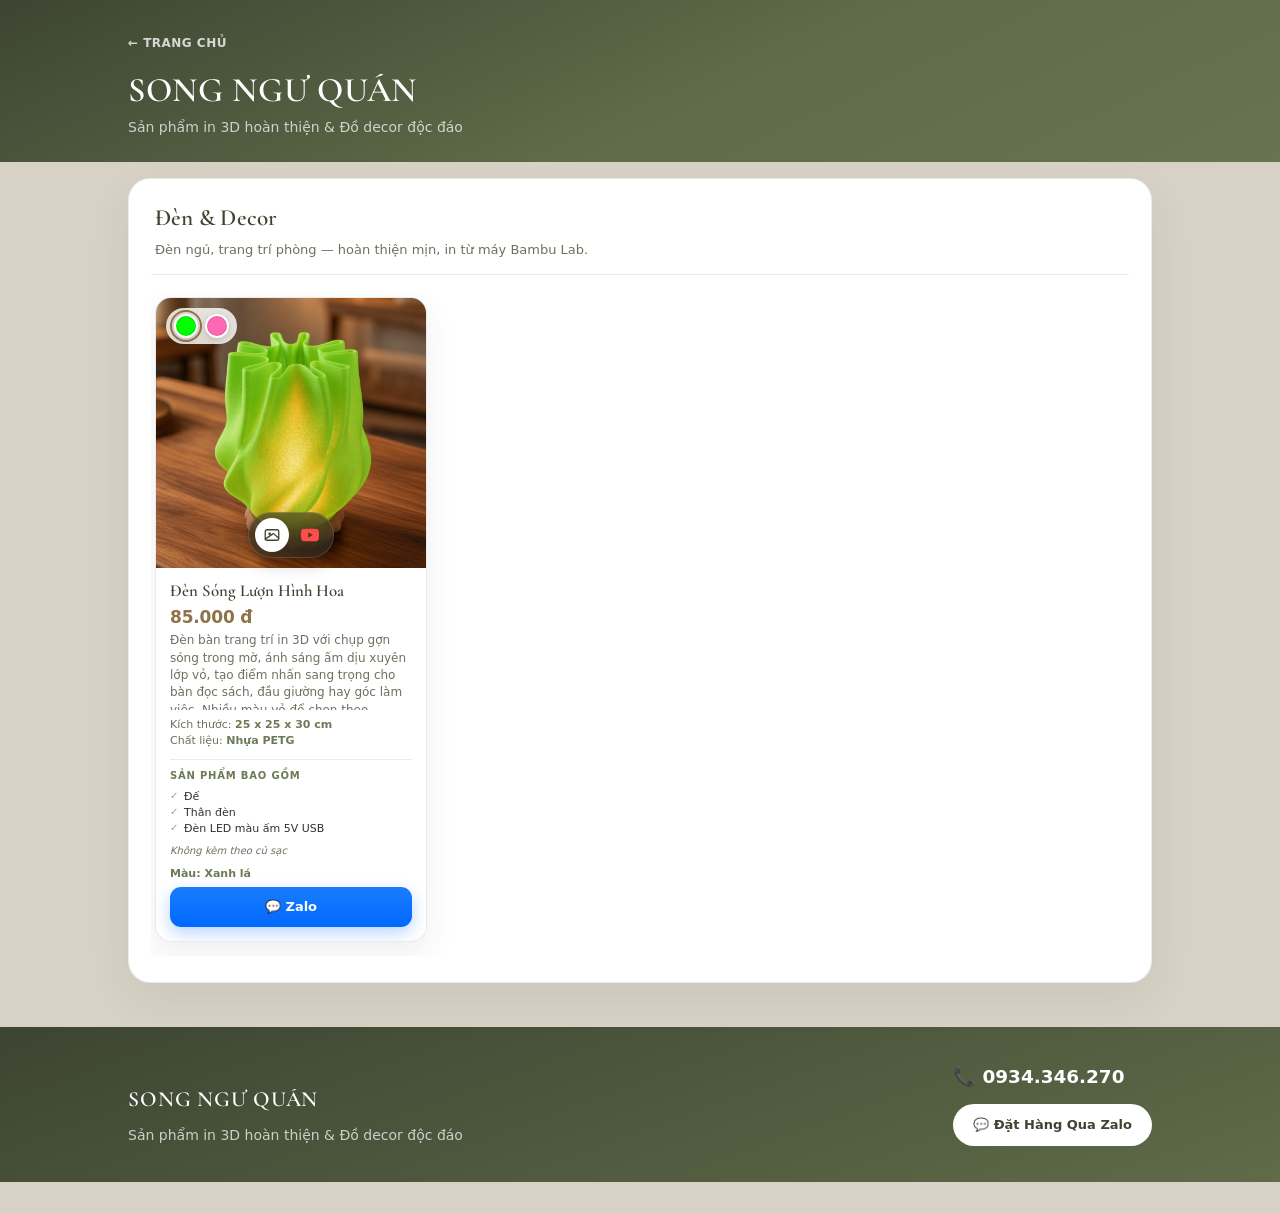
==== catalog.html @ 27d9fa39 "update video url" ====
<!DOCTYPE html>
<html lang="vi">
<head>
  <meta charset="UTF-8" />
  <meta name="viewport" content="width=device-width, initial-scale=1.0" />
  <script>
    window.__CATALOG_ASSET_BASE__ = (function () {
      var host = location.hostname;
      if (/\.github\.io$/i.test(host)) {
        var parts = location.pathname.split('/').filter(Boolean);
        if (parts[0]) return '/' + parts[0] + '/';
      }
      var path = location.pathname;
      if (/\.html?$/i.test(path)) return path.slice(0, path.lastIndexOf('/') + 1);
      if (path.endsWith('/')) return path;
      if (/^\/[^/]+$/.test(path)) {
        var page = path.slice(1).toLowerCase();
        if (page === 'catalog' || page === 'index' || page === 'qr') return '/';
        return path + '/';
      }
      return '/';
    })();
  </script>
  <title>Danh mục — Song Ngư Quán</title>
  <style>
    body.theme-b { margin: 0; font-family: system-ui, sans-serif; background: #d8d2c6; }
    .site-intro-band { background: #5f6b49; color: #fff; padding: 16px 0 14px; }
    .site-bar { background: #5f6b49; }
    .catalog-loading { text-align: center; padding: 2rem; color: #6b6560; }
  </style>
  <link rel="preconnect" href="https://fonts.googleapis.com">
  <link rel="preconnect" href="https://fonts.gstatic.com" crossorigin>
  <link href="https://fonts.googleapis.com/css2?family=Cormorant+Garamond:ital,wght@0,500;0,600&family=Plus+Jakarta+Sans:wght@400;500;600;700;800&display=swap" rel="stylesheet">
  <link rel="stylesheet" href="assets/css/catalog.css" id="catalog-css" />
  <script>
    (function () {
      var base = window.__CATALOG_ASSET_BASE__;
      document.getElementById('catalog-css').href = base + 'assets/css/catalog.css?v=23';
    })();
  </script>
</head>
<body class="theme-b theme-catalog">

  <section class="site-intro-band" id="site-intro">
    <div class="catalog-container site-intro-row">
      <a class="back-home" id="back-home" href="index.html">← Trang chủ</a>
      <div class="site-intro-text">
        <h1 id="site-title">…</h1>
        <p id="site-subtitle">Đang tải danh mục…</p>
      </div>
    </div>
  </section>

  <header class="site-bar" id="site-bar">
    <div class="catalog-container site-toolbar">
      <nav class="category-nav" aria-label="Danh mục sản phẩm">
        <div class="category-nav-inner" id="category-nav-inner"></div>
      </nav>
    </div>
  </header>

  <div class="catalog-container catalog-main">
    <main id="catalog-root">
      <p class="catalog-loading">Đang tải sản phẩm…</p>
    </main>
  </div>

  <footer class="site-footer" id="site-footer">
    <div class="catalog-container site-footer-inner">
      <div class="site-footer-brand-block">
        <p class="site-footer-brand" id="footer-brand">SONG NGƯ QUÁN</p>
        <p class="site-footer-tagline" id="footer-tagline"></p>
      </div>
      <div class="site-footer-contact">
        <p class="site-footer-phone" id="footer-phone"></p>
        <a class="site-footer-zalo" id="footer-zalo" href="#" target="_blank" rel="noopener noreferrer">Liên hệ Zalo</a>
      </div>
    </div>
  </footer>

  <noscript>
    <p style="text-align:center;padding:2rem">Trang cần bật JavaScript để hiển thị danh mục.</p>
  </noscript>

  <script>
    (function () {
      var base = window.__CATALOG_ASSET_BASE__;
      var back = document.getElementById('back-home');
      if (back) back.href = base + 'index.html';
      var s = document.createElement('script');
      s.src = base + 'assets/js/catalog.js?v=23';
      s.defer = true;
      s.onerror = function () {
        var root = document.getElementById('catalog-root');
        if (root) {
          root.innerHTML =
            '<div class="catalog-error"><strong>Không tải được catalog.js</strong><p>URL: ' +
            s.src + '</p></div>';
        }
      };
      document.body.appendChild(s);
    })();
  </script>
</body>
</html>
---- assets/css/catalog.css ----
/* Catalog — aligned with home sage / olive / gold */
:root {
  --b-ink: #5f6b49;
  --b-ink-deep: #3d4532;
  --b-ink-soft: #6d7a56;
  --b-sage: #95a589;
  --b-cream: #d8d2c6;
  --b-cream-deep: #ece7de;
  --b-surface: #ffffff;
  --b-sand: #d8c6a8;
  --b-accent: #c4a47c;
  --b-accent-deep: #8f7348;
  --b-accent-muted: rgba(196, 164, 124, 0.22);
  --b-text: #2f3328;
  --b-muted: #6b7260;
  --b-card-border: rgba(47, 51, 40, 0.1);
  --shadow-card: 0 12px 32px rgba(47, 51, 40, 0.08);
  --shadow-section: 0 16px 44px rgba(47, 51, 40, 0.07);
  --b-radius: 16px;
  --site-bar-height: 54px;
  --page-gutter: clamp(20px, 5.5vw, 28px);
  --section-gap: 24px;
  --section-pad-x: 4px;
  --section-pad-y: 22px;
  --font-display: 'Cormorant Garamond', Georgia, serif;
  --font-body: 'Plus Jakarta Sans', system-ui, sans-serif;
  --ease-out: cubic-bezier(0.22, 1, 0.36, 1);
}

* {
  box-sizing: border-box;
  margin: 0;
  padding: 0;
}

html {
  scroll-behavior: smooth;
  scroll-padding-top: calc(var(--site-bar-height) + 10px);
}

body {
  font-family: var(--font-body);
  background: var(--b-cream);
  color: var(--b-text);
  line-height: 1.55;
  padding: 0 0 32px;
}

.catalog-container {
  max-width: 1080px;
  margin: 0 auto;
  padding-left: max(var(--page-gutter), env(safe-area-inset-left, 0px));
  padding-right: max(var(--page-gutter), env(safe-area-inset-right, 0px));
}

.catalog-main {
  padding-top: 16px;
  padding-bottom: 8px;
}

#catalog-root {
  display: flex;
  flex-direction: column;
  gap: var(--section-gap);
}

.site-intro-band {
  background: linear-gradient(155deg, var(--b-ink-deep) 0%, var(--b-ink) 55%, var(--b-ink-soft) 130%);
  padding: clamp(22px, 4vw, 28px) 0 clamp(20px, 3vw, 24px);
  margin-bottom: 0;
}

.site-intro-row {
  display: flex;
  flex-direction: column;
  gap: 12px;
}

.back-home {
  align-self: flex-start;
  color: rgba(255, 255, 255, 0.78);
  text-decoration: none;
  font-size: 12px;
  font-weight: 700;
  letter-spacing: 0.04em;
  text-transform: uppercase;
  padding: 6px 0;
  transition: color 0.2s ease;
}

.back-home:hover {
  color: var(--b-accent);
}

.site-intro-band h1 {
  font-family: var(--font-display);
  font-size: clamp(1.65rem, 4.5vw, 2.15rem);
  font-weight: 600;
  color: #fff;
  letter-spacing: 0.02em;
  line-height: 1.12;
}

.site-intro-band p {
  font-size: 14px;
  color: rgba(255, 255, 255, 0.72);
  margin-top: 8px;
  max-width: 36em;
  line-height: 1.5;
}

.site-bar {
  position: fixed;
  top: 0;
  left: 0;
  right: 0;
  z-index: 50;
  min-height: var(--site-bar-height);
  background: rgba(61, 69, 50, 0.92);
  backdrop-filter: blur(14px);
  -webkit-backdrop-filter: blur(14px);
  border-bottom: 1px solid rgba(255, 255, 255, 0.08);
  box-shadow: 0 8px 24px rgba(47, 51, 40, 0.12);
  transform: translateY(-100%);
  opacity: 0;
  pointer-events: none;
  transition: transform 0.28s var(--ease-out), opacity 0.22s ease;
}

.site-bar.is-pinned {
  transform: translateY(0);
  opacity: 1;
  pointer-events: auto;
}

body.has-pinned-bar .catalog-main {
  scroll-margin-top: var(--site-bar-height);
}

.site-toolbar {
  display: flex;
  align-items: center;
  gap: 12px;
  min-height: var(--site-bar-height);
  padding: 8px 0;
}

.category-nav {
  flex: 1;
  min-width: 0;
  margin: 0;
  padding: 0;
}

.category-nav-inner {
  display: flex;
  gap: 8px;
  overflow-x: auto;
  scroll-snap-type: x mandatory;
  -webkit-overflow-scrolling: touch;
  scrollbar-width: none;
  padding: 4px 4px 6px;
  scroll-padding-inline-start: 4px;
  scroll-padding-inline-end: 16px;
}

.category-nav-inner::after {
  content: '';
  flex: 0 0 2px;
}

.category-nav-inner::-webkit-scrollbar {
  display: none;
}

.category-pill {
  flex: 0 0 auto;
  scroll-snap-align: start;
  border: 1px solid rgba(255, 255, 255, 0.16);
  background: rgba(255, 255, 255, 0.06);
  color: rgba(255, 255, 255, 0.9);
  padding: 8px 16px;
  border-radius: 999px;
  font-weight: 600;
  font-size: 12px;
  letter-spacing: 0.02em;
  text-decoration: none;
  transition: background 0.22s ease, border-color 0.22s ease, color 0.22s ease, transform 0.22s var(--ease-out);
  white-space: nowrap;
}

.category-pill:hover {
  border-color: rgba(196, 164, 124, 0.55);
  background: rgba(255, 255, 255, 0.1);
}

.category-pill.is-active {
  background: var(--b-accent);
  color: var(--b-ink-deep);
  border-color: var(--b-accent);
  font-weight: 700;
  box-shadow: 0 4px 14px rgba(0, 0, 0, 0.15);
}

.category-section {
  scroll-margin-top: calc(var(--site-bar-height) + 12px);
  margin: 0;
  padding: var(--section-pad-y) 18px calc(var(--section-pad-y) + 4px);
  background: var(--b-surface);
  border-radius: 22px;
  border: 1px solid var(--b-card-border);
  box-shadow: var(--shadow-section);
}

.category-heading {
  display: flex;
  align-items: flex-end;
  justify-content: space-between;
  gap: 12px;
  margin: 0 var(--section-pad-x) 18px;
  padding: 0 4px 14px;
  border-bottom: 1px solid var(--b-card-border);
}

.category-heading-text h2 {
  font-family: var(--font-display);
  font-size: clamp(1.25rem, 3vw, 1.45rem);
  font-weight: 600;
  color: var(--b-ink-deep);
  letter-spacing: 0.01em;
}

.category-heading-text p {
  font-size: 13px;
  color: var(--b-muted);
  margin-top: 4px;
  display: -webkit-box;
  -webkit-line-clamp: 2;
  -webkit-box-orient: vertical;
  overflow: hidden;
  line-height: 1.45;
}

.category-scroll-hint {
  flex-shrink: 0;
  font-size: 10px;
  font-weight: 700;
  letter-spacing: 0.08em;
  text-transform: uppercase;
  color: var(--b-accent-deep);
  opacity: 0.85;
}

.product-track {
  display: flex;
  gap: 14px;
  overflow-x: auto;
  scroll-snap-type: x mandatory;
  -webkit-overflow-scrolling: touch;
  margin: 0 var(--section-pad-x);
  padding: 4px 4px 14px;
  scrollbar-width: thin;
  scrollbar-color: rgba(196, 164, 124, 0.45) transparent;
  scroll-padding-inline: 4px;
}

.product-track:focus-visible {
  outline: 2px solid var(--b-accent);
  outline-offset: 3px;
  border-radius: 12px;
}

.product-track::-webkit-scrollbar {
  height: 5px;
}

.product-track::-webkit-scrollbar-thumb {
  background: rgba(196, 164, 124, 0.55);
  border-radius: 999px;
}

.category-empty {
  flex: 1 1 auto;
  min-width: min(100%, 260px);
  padding: 20px;
  text-align: center;
  color: var(--b-muted);
  background: var(--b-cream-deep);
  border-radius: 14px;
  border: 1px dashed var(--b-card-border);
  font-size: 13px;
}

.product-card {
  flex: 0 0 min(78vw, 260px);
  scroll-snap-align: start;
  background: var(--b-surface);
  border-radius: var(--b-radius);
  border: 1px solid var(--b-card-border);
  overflow: hidden;
  display: flex;
  flex-direction: column;
  opacity: 0;
  transform: translateY(10px);
  box-shadow: var(--shadow-card);
  transition: opacity 0.4s var(--ease-out), transform 0.4s var(--ease-out), box-shadow 0.25s ease;
}

.product-card.is-visible {
  opacity: 1;
  transform: translateY(0);
}

.product-card:hover {
  box-shadow: 0 18px 40px rgba(47, 51, 40, 0.12);
}

.product-card--focus {
  outline: 3px solid var(--b-accent);
  outline-offset: 3px;
  box-shadow: 0 20px 48px rgba(47, 51, 40, 0.16);
}

@media (min-width: 640px) {
  .product-card {
    flex-basis: 272px;
  }
}

.media-section {
  background: var(--b-cream-deep);
}

.media-canvas {
  position: relative;
  width: 100%;
  aspect-ratio: 1 / 1;
}

.media-viewport {
  position: absolute;
  inset: 0;
  display: flex;
  align-items: center;
  justify-content: center;
  overflow: hidden;
  background: #fff;
}

.media-viewport img {
  width: 100%;
  height: 100%;
  object-fit: cover;
}

.media-fallback {
  width: 100%;
  height: 100%;
  display: flex;
  align-items: center;
  justify-content: center;
  padding: 16px;
  text-align: center;
  background: linear-gradient(145deg, var(--b-cream-deep), var(--b-sand));
}

.media-fallback span {
  font-family: var(--font-display);
  font-size: 1.15rem;
  font-weight: 600;
  color: var(--b-ink-deep);
  line-height: 1.3;
}

.media-viewport.is-video {
  background: var(--b-ink-deep);
}

.media-viewport.is-video iframe {
  width: 100%;
  aspect-ratio: 16 / 9;
  height: auto;
  max-height: 100%;
  border: none;
  display: block;
}

.media-canvas.is-video-mode .color-swatches {
  opacity: 0;
  pointer-events: none;
}

.color-swatches {
  position: absolute;
  z-index: 5;
  top: 10px;
  left: 10px;
  display: flex;
  flex-wrap: wrap;
  gap: 7px;
  max-width: calc(100% - 20px);
  padding: 6px 8px;
  border-radius: 999px;
  background: rgba(255, 255, 255, 0.82);
  backdrop-filter: blur(10px);
  -webkit-backdrop-filter: blur(10px);
  box-shadow: 0 4px 16px rgba(47, 51, 40, 0.12);
  transition: opacity 0.2s ease;
}

.color-swatch {
  width: 24px;
  height: 24px;
  padding: 0;
  border: 2px solid #fff;
  border-radius: 50%;
  background: var(--swatch, #ccc);
  box-shadow: inset 0 0 0 1px rgba(0, 0, 0, 0.12), 0 2px 6px rgba(0, 0, 0, 0.15);
  cursor: pointer;
  transition: transform 0.18s var(--ease-out), outline 0.15s ease;
}

.color-swatch:hover {
  transform: scale(1.08);
}

.color-swatch[aria-selected='true'] {
  outline: 2px solid var(--b-accent-deep);
  outline-offset: 2px;
}

.color-selected-label {
  font-size: 11px;
  font-weight: 700;
  color: var(--b-ink-soft);
  margin-top: 2px;
}

.color-selected-label[hidden] {
  display: none;
}

.media-tabs {
  position: absolute;
  z-index: 4;
  left: 50%;
  bottom: 10px;
  transform: translateX(-50%);
  display: flex;
  gap: 4px;
  padding: 5px 6px;
  border-radius: 999px;
  background: rgba(47, 51, 40, 0.52);
  backdrop-filter: blur(12px);
  -webkit-backdrop-filter: blur(12px);
  border: 1px solid rgba(255, 255, 255, 0.14);
  box-shadow: 0 6px 18px rgba(0, 0, 0, 0.2);
}

.tab-btn {
  display: inline-flex;
  align-items: center;
  justify-content: center;
  width: 34px;
  height: 34px;
  border: none;
  background: transparent;
  color: rgba(255, 255, 255, 0.92);
  padding: 0;
  border-radius: 50%;
  cursor: pointer;
  transition: background 0.18s ease, color 0.18s ease, transform 0.18s var(--ease-out);
}

.tab-btn:hover:not(:disabled) {
  background: rgba(255, 255, 255, 0.14);
  transform: scale(1.04);
}

.tab-btn.active {
  background: #fff;
  color: var(--b-ink-deep);
}

.tab-btn:disabled {
  opacity: 0.28;
  cursor: not-allowed;
}

.tab-icon {
  width: 18px;
  height: 18px;
  display: block;
  flex-shrink: 0;
}

.tab-icon-stroke {
  stroke: currentColor;
}

.tab-icon-youtube {
  fill: #ff0000;
}

.tab-btn.active .tab-icon-youtube,
.tab-btn:hover:not(:disabled) .tab-icon-youtube {
  fill: currentColor;
}

.tab-btn-youtube:not(.active) .tab-icon-youtube {
  fill: #ff4d4d;
}

.details-section {
  padding: 12px 14px 14px;
  display: flex;
  flex-direction: column;
  gap: 5px;
  flex: 1;
}

.product-title {
  font-family: var(--font-display);
  font-size: 1.05rem;
  font-weight: 600;
  color: var(--b-ink-deep);
  line-height: 1.3;
  display: -webkit-box;
  -webkit-line-clamp: 2;
  -webkit-box-orient: vertical;
  overflow: hidden;
}

.price-tag {
  font-size: 17px;
  font-weight: 800;
  color: var(--b-accent-deep);
  line-height: 1.2;
  letter-spacing: -0.01em;
}

.description {
  font-size: 12px;
  color: var(--b-muted);
  line-height: 1.45;
  max-height: calc(1.45em * 4.5);
  overflow-y: auto;
  overflow-x: hidden;
  overscroll-behavior: contain;
  -webkit-overflow-scrolling: touch;
  scrollbar-width: thin;
  scrollbar-color: rgba(196, 164, 124, 0.55) transparent;
  padding-right: 6px;
  margin-right: -2px;
}

.description::-webkit-scrollbar {
  width: 4px;
}

.description::-webkit-scrollbar-thumb {
  background: rgba(196, 164, 124, 0.55);
  border-radius: 999px;
}

.description::-webkit-scrollbar-track {
  background: transparent;
}

.specs-compact {
  list-style: none;
  font-size: 11px;
  color: var(--b-muted);
  line-height: 1.4;
  margin-top: 2px;
}

.specs-compact li {
  white-space: nowrap;
  overflow: hidden;
  text-overflow: ellipsis;
}

.specs-compact strong {
  color: var(--b-ink-soft);
  font-weight: 600;
}

.includes-block {
  margin-top: 6px;
  padding-top: 8px;
  border-top: 1px solid var(--b-card-border);
}

.includes-heading {
  font-size: 10px;
  font-weight: 800;
  letter-spacing: 0.08em;
  text-transform: uppercase;
  color: var(--b-ink-soft);
  margin-bottom: 5px;
}

.includes-list {
  list-style: none;
  font-size: 11px;
  color: var(--b-text);
  line-height: 1.45;
}

.includes-list li {
  position: relative;
  padding-left: 14px;
}

.includes-list li::before {
  content: '✓';
  position: absolute;
  left: 0;
  color: var(--b-sage);
  font-weight: 700;
  font-size: 10px;
}

.includes-note {
  margin-top: 6px;
  font-size: 10px;
  color: var(--b-muted);
  font-style: italic;
}

.btn-zalo {
  margin-top: auto;
  background: linear-gradient(180deg, #1a7cff 0%, #0068ff 100%);
  color: #fff;
  text-decoration: none;
  text-align: center;
  padding: 10px 12px;
  border-radius: 11px;
  font-size: 13px;
  font-weight: 700;
  box-shadow: 0 6px 16px rgba(0, 104, 255, 0.28);
  transition: transform 0.2s var(--ease-out), filter 0.15s ease;
}

.btn-zalo:hover {
  filter: brightness(1.05);
  transform: translateY(-1px);
}

.catalog-error {
  max-width: 560px;
  margin: 40px auto;
  padding: 24px;
  background: #fff;
  border-radius: 16px;
  border: 1px solid #fecaca;
  color: #991b1b;
  font-size: 15px;
}

.catalog-error code {
  display: block;
  margin-top: 12px;
  padding: 12px;
  background: #fef2f2;
  border-radius: 8px;
  font-size: 13px;
  color: #7f1d1d;
}

.catalog-loading {
  text-align: center;
  padding: 48px;
  color: var(--b-muted);
  font-weight: 600;
}

.site-footer {
  margin-top: 36px;
  padding: clamp(28px, 5vw, 36px) 0 max(36px, env(safe-area-inset-bottom, 0px));
  background: linear-gradient(160deg, var(--b-ink-deep) 0%, var(--b-ink) 100%);
  color: rgba(255, 255, 255, 0.9);
}

.site-footer-inner {
  display: flex;
  flex-direction: column;
  gap: 20px;
}

@media (min-width: 640px) {
  .site-footer-inner {
    flex-direction: row;
    align-items: flex-end;
    justify-content: space-between;
  }
}

.site-footer-brand {
  font-family: var(--font-display);
  font-size: 1.35rem;
  font-weight: 600;
  letter-spacing: 0.04em;
  text-transform: uppercase;
  color: #fff;
}

.site-footer-tagline {
  margin-top: 8px;
  font-size: 14px;
  color: rgba(255, 255, 255, 0.72);
  max-width: 28em;
  line-height: 1.5;
}

.site-footer-phone {
  font-size: clamp(1rem, 3vw, 1.15rem);
  font-weight: 700;
}

.site-footer-phone a {
  color: #fff;
  text-decoration: none;
}

.site-footer-phone a:hover {
  color: var(--b-accent);
}

.site-footer-zalo {
  display: inline-flex;
  margin-top: 12px;
  padding: 11px 20px;
  border-radius: 999px;
  background: #fff;
  color: var(--b-ink-deep);
  font-size: 13px;
  font-weight: 700;
  text-decoration: none;
  transition: transform 0.2s var(--ease-out), box-shadow 0.2s ease;
}

.site-footer-zalo:hover {
  transform: translateY(-2px);
  box-shadow: 0 8px 20px rgba(0, 0, 0, 0.2);
}
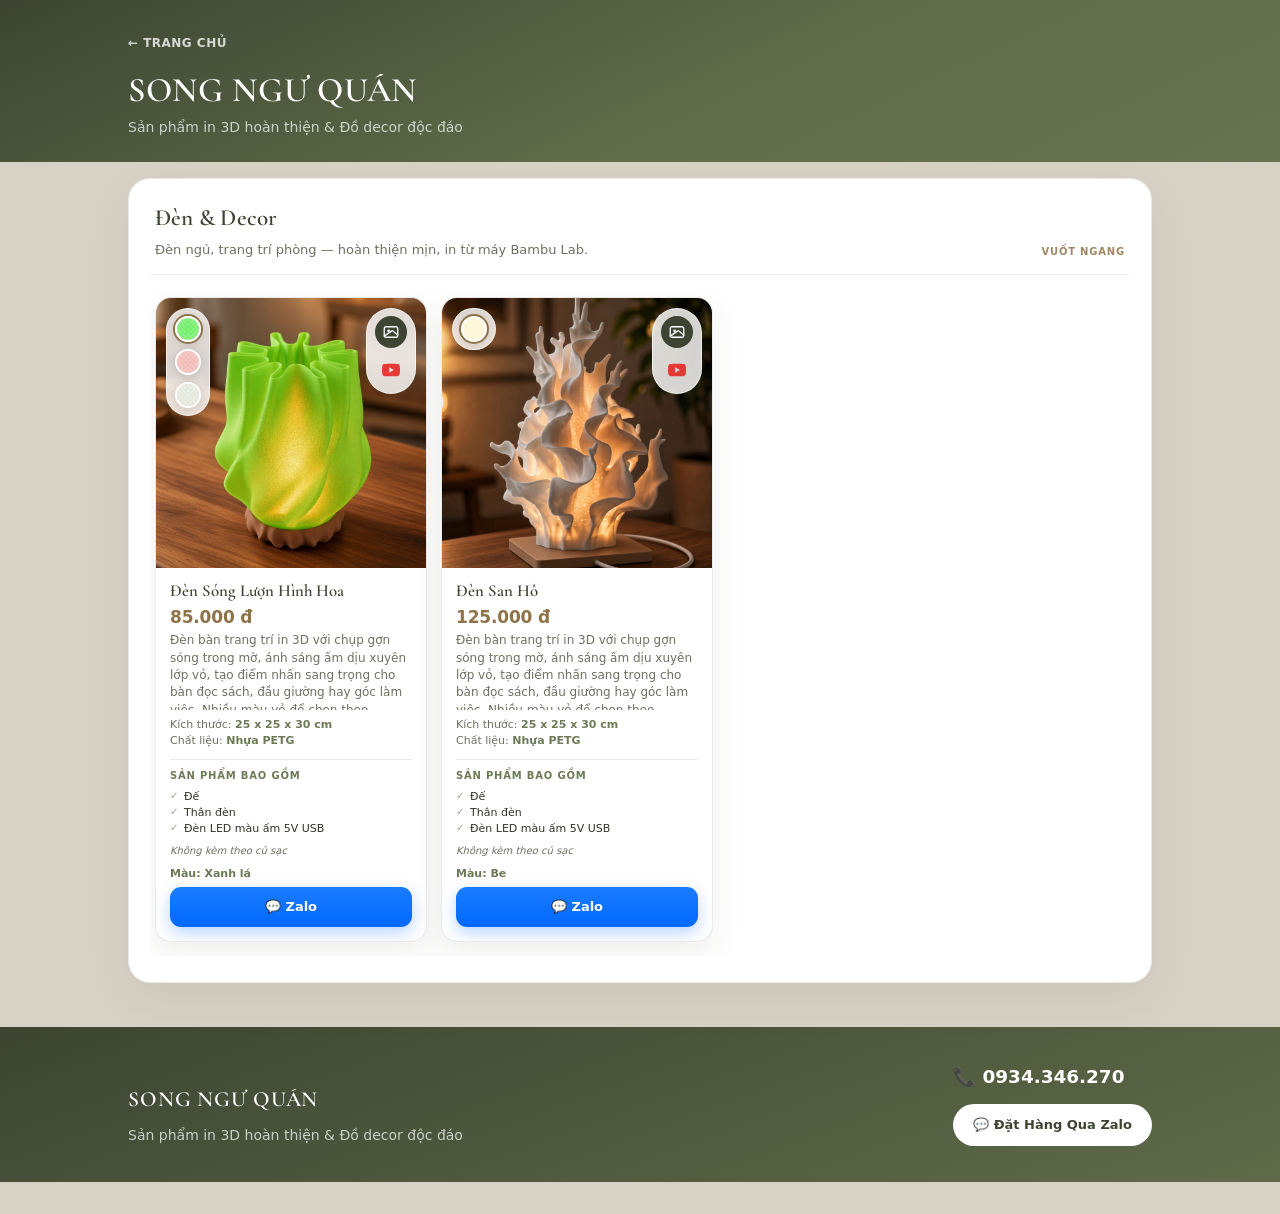
==== commit 7993c28e: "add sea coral" ====
--- a/catalog.html
+++ b/catalog.html
@@ -35,7 +35,7 @@
   <script>
     (function () {
       var base = window.__CATALOG_ASSET_BASE__;
-      document.getElementById('catalog-css').href = base + 'assets/css/catalog.css?v=23';
+      document.getElementById('catalog-css').href = base + 'assets/css/catalog.css?v=25';
     })();
   </script>
 </head>
@@ -88,7 +88,7 @@
       var back = document.getElementById('back-home');
       if (back) back.href = base + 'index.html';
       var s = document.createElement('script');
-      s.src = base + 'assets/js/catalog.js?v=23';
+      s.src = base + 'assets/js/catalog.js?v=25';
       s.defer = true;
       s.onerror = function () {
         var root = document.getElementById('catalog-root');
--- a/assets/css/catalog.css
+++ b/assets/css/catalog.css
@@ -396,37 +396,72 @@
   top: 10px;
   left: 10px;
   display: flex;
-  flex-wrap: wrap;
+  flex-direction: column;
+  align-items: center;
   gap: 7px;
-  max-width: calc(100% - 20px);
-  padding: 6px 8px;
+  padding: 7px 8px;
   border-radius: 999px;
   background: rgba(255, 255, 255, 0.82);
   backdrop-filter: blur(10px);
   -webkit-backdrop-filter: blur(10px);
   box-shadow: 0 4px 16px rgba(47, 51, 40, 0.12);
+  border: 1px solid rgba(255, 255, 255, 0.65);
   transition: opacity 0.2s ease;
 }
 
 .color-swatch {
-  width: 24px;
-  height: 24px;
+  position: relative;
+  width: 26px;
+  height: 26px;
   padding: 0;
-  border: 2px solid #fff;
+  border: 2px solid rgba(255, 255, 255, 0.95);
   border-radius: 50%;
   background: var(--swatch, #ccc);
-  box-shadow: inset 0 0 0 1px rgba(0, 0, 0, 0.12), 0 2px 6px rgba(0, 0, 0, 0.15);
+  box-shadow: 0 2px 8px rgba(47, 51, 40, 0.18);
   cursor: pointer;
-  transition: transform 0.18s var(--ease-out), outline 0.15s ease;
+  transition: transform 0.18s var(--ease-out), box-shadow 0.15s ease;
+  flex-shrink: 0;
+}
+
+.color-swatch[aria-selected='true'] {
+  box-shadow:
+    0 0 0 2px var(--b-accent-deep),
+    0 2px 8px rgba(47, 51, 40, 0.18);
+  outline: none;
+}
+
+.color-swatch--translucent {
+  background: transparent;
+  overflow: hidden;
+}
+
+.color-swatch--translucent::before {
+  content: '';
+  position: absolute;
+  inset: 0;
+  border-radius: inherit;
+  background-color: #ece7de;
+  background-image:
+    linear-gradient(45deg, rgba(0, 0, 0, 0.06) 25%, transparent 25%),
+    linear-gradient(-45deg, rgba(0, 0, 0, 0.06) 25%, transparent 25%),
+    linear-gradient(45deg, transparent 75%, rgba(0, 0, 0, 0.06) 75%),
+    linear-gradient(-45deg, transparent 75%, rgba(0, 0, 0, 0.06) 75%);
+  background-size: 5px 5px;
+  background-position: 0 0, 0 2.5px, 2.5px -2.5px, -2.5px 0;
+}
+
+.color-swatch--translucent::after {
+  content: '';
+  position: absolute;
+  inset: 0;
+  border-radius: inherit;
+  background: var(--swatch, #ccc);
+  opacity: var(--swatch-alpha, 0.48);
+  box-shadow: inset 0 0 12px rgba(255, 255, 255, 0.35);
 }
 
 .color-swatch:hover {
   transform: scale(1.08);
-}
-
-.color-swatch[aria-selected='true'] {
-  outline: 2px solid var(--b-accent-deep);
-  outline-offset: 2px;
 }
 
 .color-selected-label {
@@ -442,44 +477,50 @@
 
 .media-tabs {
   position: absolute;
-  z-index: 4;
-  left: 50%;
-  bottom: 10px;
-  transform: translateX(-50%);
-  display: flex;
-  gap: 4px;
-  padding: 5px 6px;
+  z-index: 5;
+  top: 10px;
+  right: 10px;
+  left: auto;
+  bottom: auto;
+  transform: none;
+  display: flex;
+  flex-direction: column;
+  align-items: center;
+  gap: 6px;
+  padding: 7px 8px;
   border-radius: 999px;
-  background: rgba(47, 51, 40, 0.52);
-  backdrop-filter: blur(12px);
-  -webkit-backdrop-filter: blur(12px);
-  border: 1px solid rgba(255, 255, 255, 0.14);
-  box-shadow: 0 6px 18px rgba(0, 0, 0, 0.2);
+  background: rgba(255, 255, 255, 0.82);
+  backdrop-filter: blur(10px);
+  -webkit-backdrop-filter: blur(10px);
+  border: 1px solid rgba(255, 255, 255, 0.65);
+  box-shadow: 0 4px 16px rgba(47, 51, 40, 0.12);
 }
 
 .tab-btn {
   display: inline-flex;
   align-items: center;
   justify-content: center;
-  width: 34px;
-  height: 34px;
+  width: 32px;
+  height: 32px;
   border: none;
   background: transparent;
-  color: rgba(255, 255, 255, 0.92);
+  color: var(--b-ink-deep);
   padding: 0;
   border-radius: 50%;
+  aspect-ratio: 1;
   cursor: pointer;
   transition: background 0.18s ease, color 0.18s ease, transform 0.18s var(--ease-out);
 }
 
 .tab-btn:hover:not(:disabled) {
-  background: rgba(255, 255, 255, 0.14);
+  background: rgba(47, 51, 40, 0.08);
   transform: scale(1.04);
 }
 
 .tab-btn.active {
-  background: #fff;
-  color: var(--b-ink-deep);
+  background: var(--b-ink-deep);
+  color: #fff;
+  border-radius: 50%;
 }
 
 .tab-btn:disabled {
@@ -502,13 +543,12 @@
   fill: #ff0000;
 }
 
-.tab-btn.active .tab-icon-youtube,
-.tab-btn:hover:not(:disabled) .tab-icon-youtube {
+.tab-btn-youtube:not(.active) .tab-icon-youtube {
+  fill: #e53935;
+}
+
+.tab-btn.active .tab-icon-youtube {
   fill: currentColor;
-}
-
-.tab-btn-youtube:not(.active) .tab-icon-youtube {
-  fill: #ff4d4d;
 }
 
 .details-section {
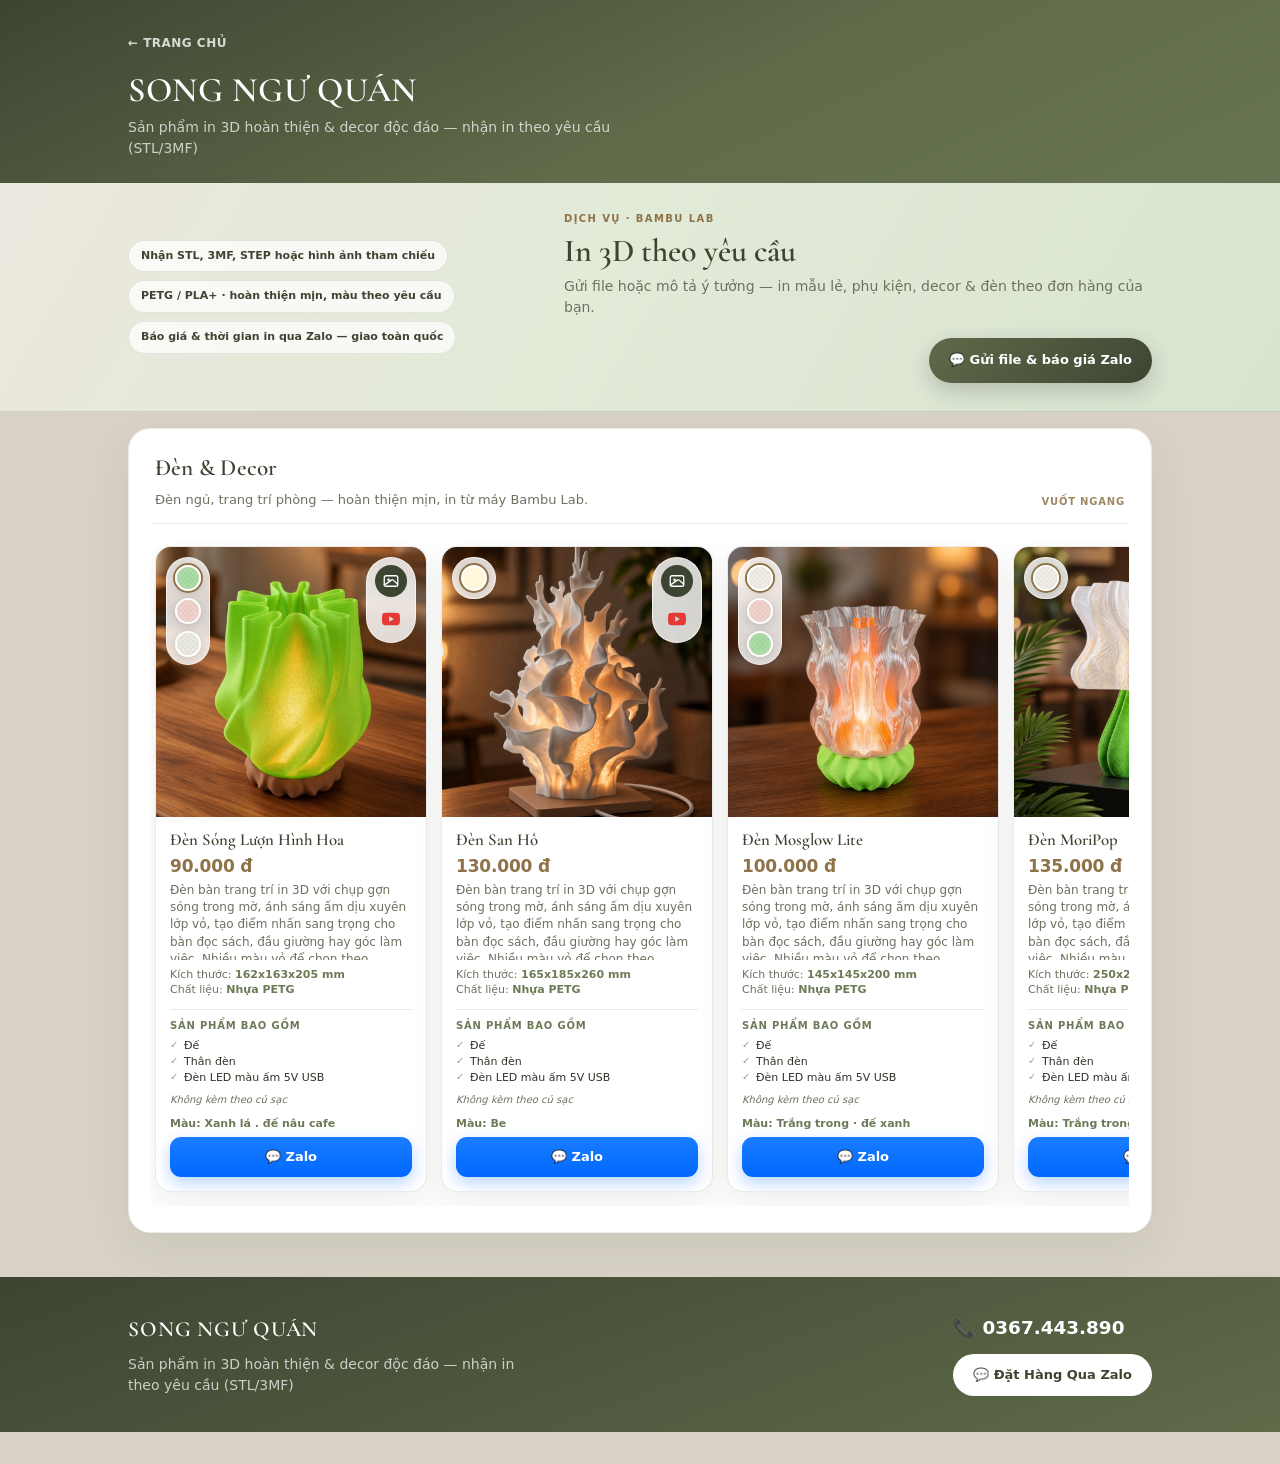
==== commit 579dba83: "add new lamps" ====
--- a/catalog.html
+++ b/catalog.html
@@ -35,7 +35,7 @@
   <script>
     (function () {
       var base = window.__CATALOG_ASSET_BASE__;
-      document.getElementById('catalog-css').href = base + 'assets/css/catalog.css?v=25';
+      document.getElementById('catalog-css').href = base + 'assets/css/catalog.css?v=26';
     })();
   </script>
 </head>
@@ -58,6 +58,8 @@
       </nav>
     </div>
   </header>
+
+  <aside class="custom-print-promo" id="custom-print-promo" hidden aria-label="In 3D theo yêu cầu"></aside>
 
   <div class="catalog-container catalog-main">
     <main id="catalog-root">
@@ -88,7 +90,7 @@
       var back = document.getElementById('back-home');
       if (back) back.href = base + 'index.html';
       var s = document.createElement('script');
-      s.src = base + 'assets/js/catalog.js?v=25';
+      s.src = base + 'assets/js/catalog.js?v=26';
       s.defer = true;
       s.onerror = function () {
         var root = document.getElementById('catalog-root');
--- a/assets/css/catalog.css
+++ b/assets/css/catalog.css
@@ -109,6 +109,111 @@
   line-height: 1.5;
 }
 
+.custom-print-promo {
+  background: linear-gradient(120deg, #ece7de 0%, #e2ead8 45%, #d8e4d0 100%);
+  border-bottom: 1px solid rgba(95, 107, 73, 0.2);
+  padding: clamp(20px, 4vw, 28px) 0;
+}
+
+.custom-print-promo-inner {
+  display: grid;
+  gap: 16px;
+  align-items: center;
+}
+
+@media (min-width: 900px) {
+  .custom-print-promo-inner {
+    grid-template-columns: 1fr auto auto;
+    gap: 20px 24px;
+  }
+
+  .custom-print-promo-pills {
+    grid-column: 1 / -1;
+  }
+}
+
+@media (min-width: 1100px) {
+  .custom-print-promo-inner {
+    grid-template-columns: minmax(0, 1fr) auto;
+  }
+
+  .custom-print-promo-pills {
+    grid-column: auto;
+    grid-row: 1 / span 2;
+    justify-self: end;
+    max-width: 420px;
+  }
+
+  .custom-print-promo-cta {
+    grid-column: 2;
+    justify-self: end;
+    align-self: end;
+  }
+}
+
+.custom-print-promo-eyebrow {
+  font-size: 10px;
+  font-weight: 800;
+  letter-spacing: 0.14em;
+  text-transform: uppercase;
+  color: var(--b-accent-deep);
+}
+
+.custom-print-promo-title {
+  font-family: var(--font-display);
+  font-size: clamp(1.5rem, 4vw, 2rem);
+  font-weight: 600;
+  color: var(--b-ink-deep);
+  line-height: 1.12;
+  margin-top: 6px;
+}
+
+.custom-print-promo-lead {
+  margin-top: 8px;
+  font-size: 14px;
+  color: var(--b-muted);
+  line-height: 1.5;
+  max-width: 42em;
+}
+
+.custom-print-promo-pills {
+  display: flex;
+  flex-wrap: wrap;
+  gap: 8px;
+}
+
+.custom-print-promo-pill {
+  font-size: 11px;
+  font-weight: 600;
+  line-height: 1.35;
+  color: var(--b-ink-deep);
+  background: rgba(255, 255, 255, 0.72);
+  border: 1px solid rgba(95, 107, 73, 0.15);
+  padding: 8px 12px;
+  border-radius: 999px;
+}
+
+.custom-print-promo-cta {
+  display: inline-flex;
+  align-items: center;
+  justify-content: center;
+  padding: 12px 20px;
+  border-radius: 999px;
+  font-size: 13px;
+  font-weight: 800;
+  text-decoration: none;
+  color: #fff;
+  background: linear-gradient(135deg, var(--b-ink) 0%, var(--b-ink-deep) 100%);
+  box-shadow: 0 8px 22px rgba(47, 51, 40, 0.22);
+  white-space: nowrap;
+  transition: transform 0.2s ease, box-shadow 0.2s ease;
+}
+
+.custom-print-promo-cta:hover {
+  transform: translateY(-2px);
+  box-shadow: 0 12px 28px rgba(47, 51, 40, 0.26);
+}
+
 .site-bar {
   position: fixed;
   top: 0;
